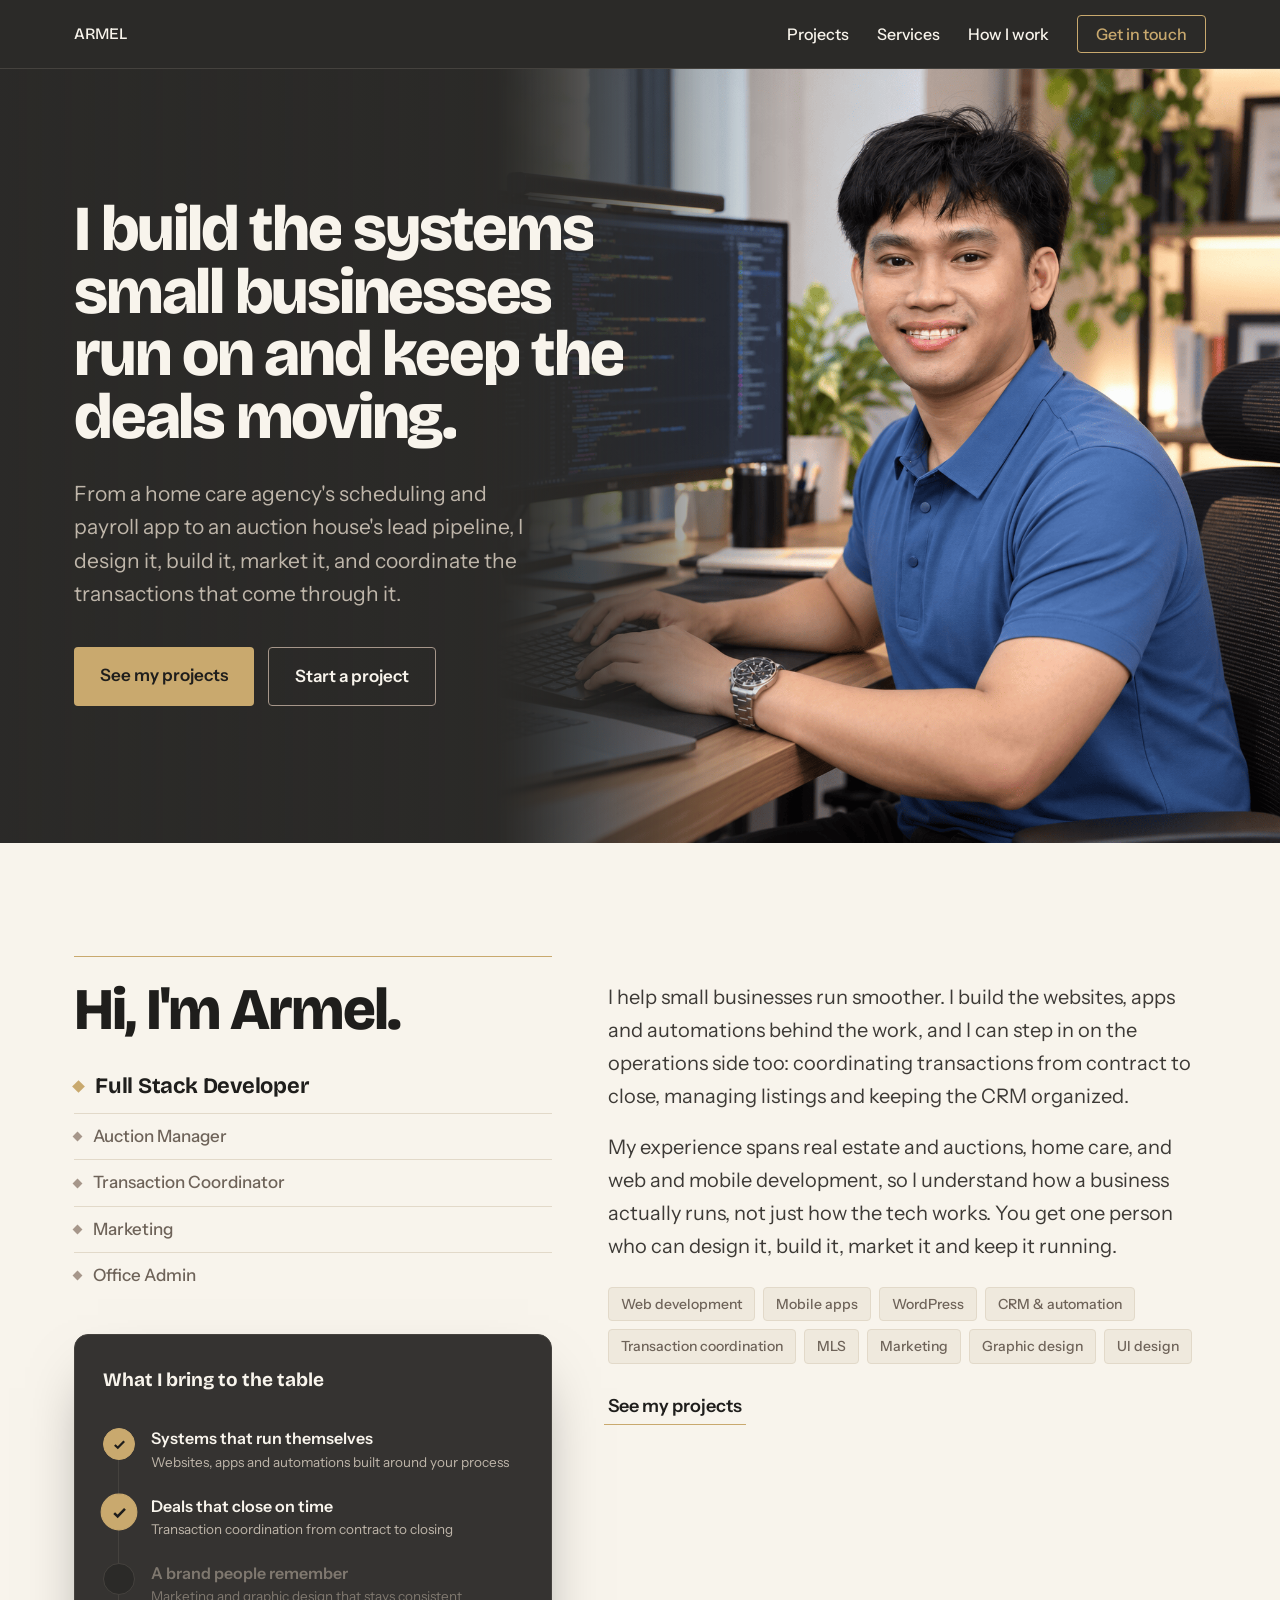
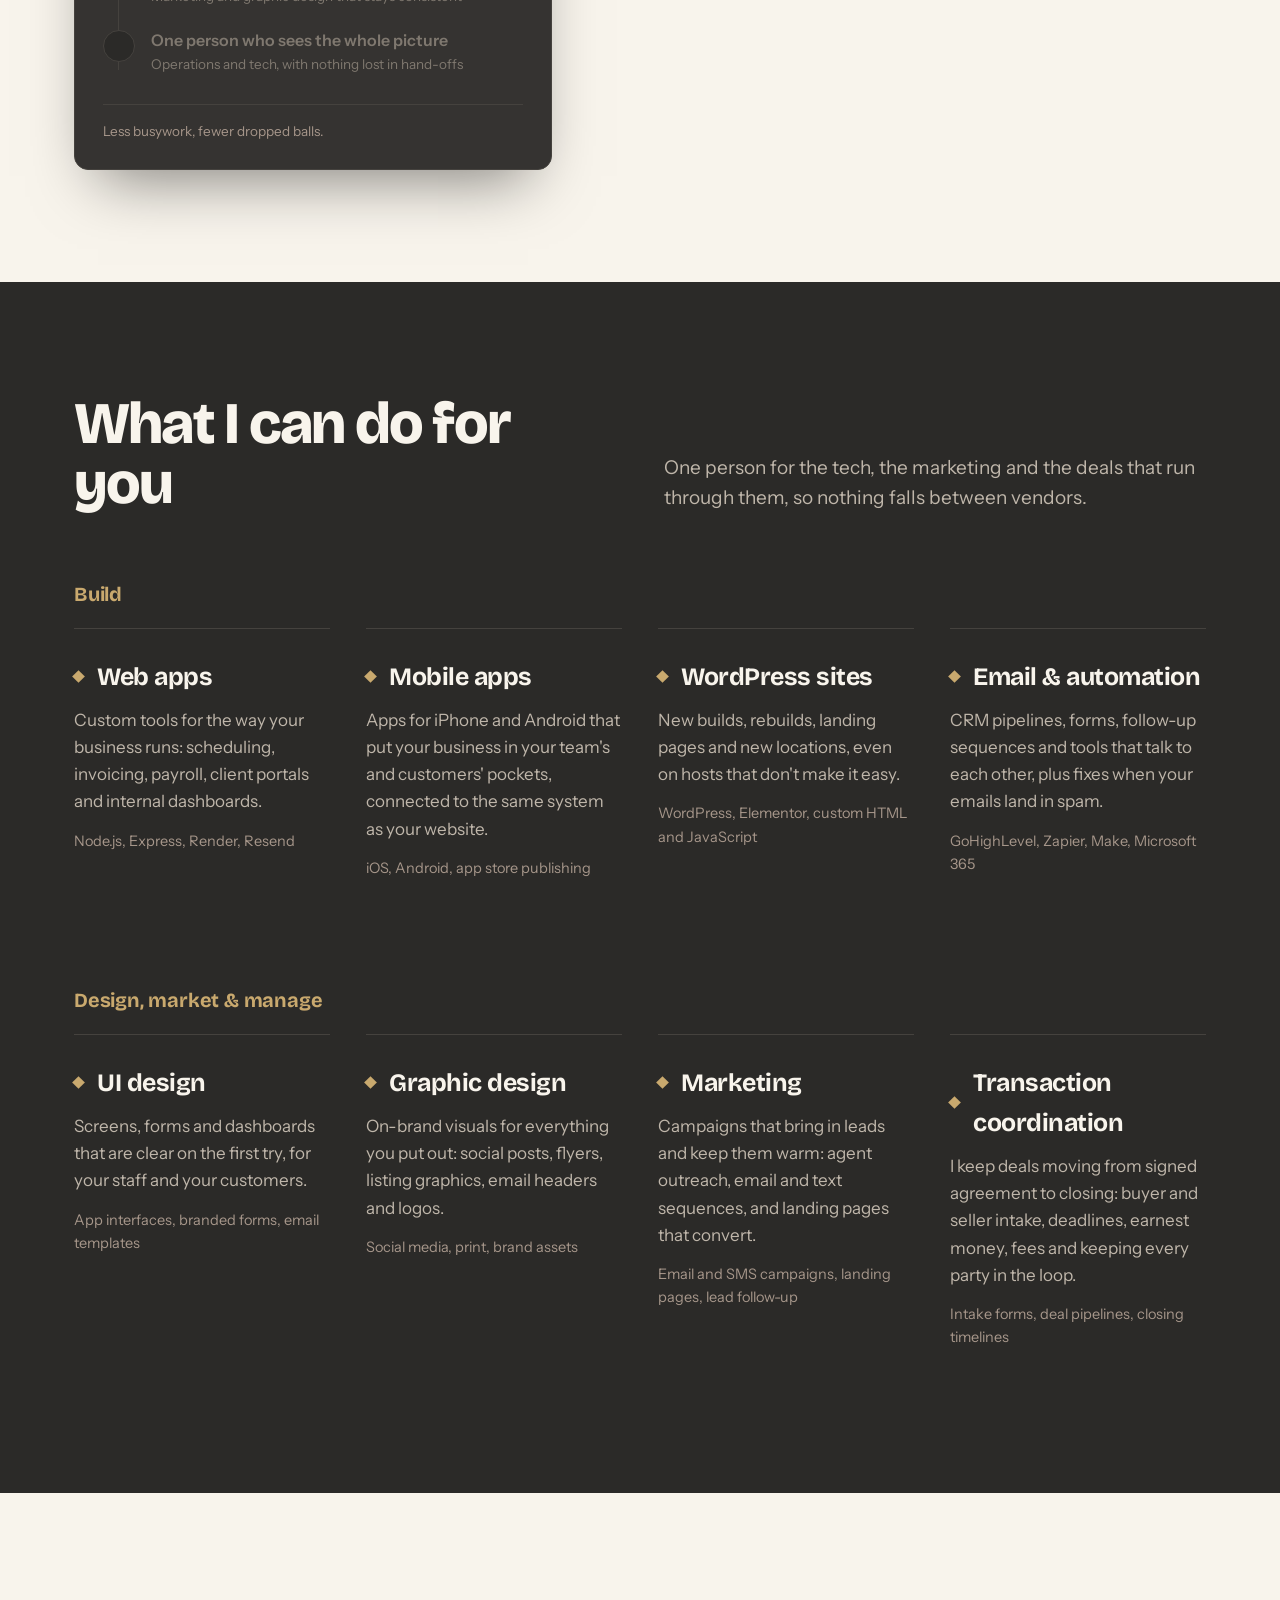
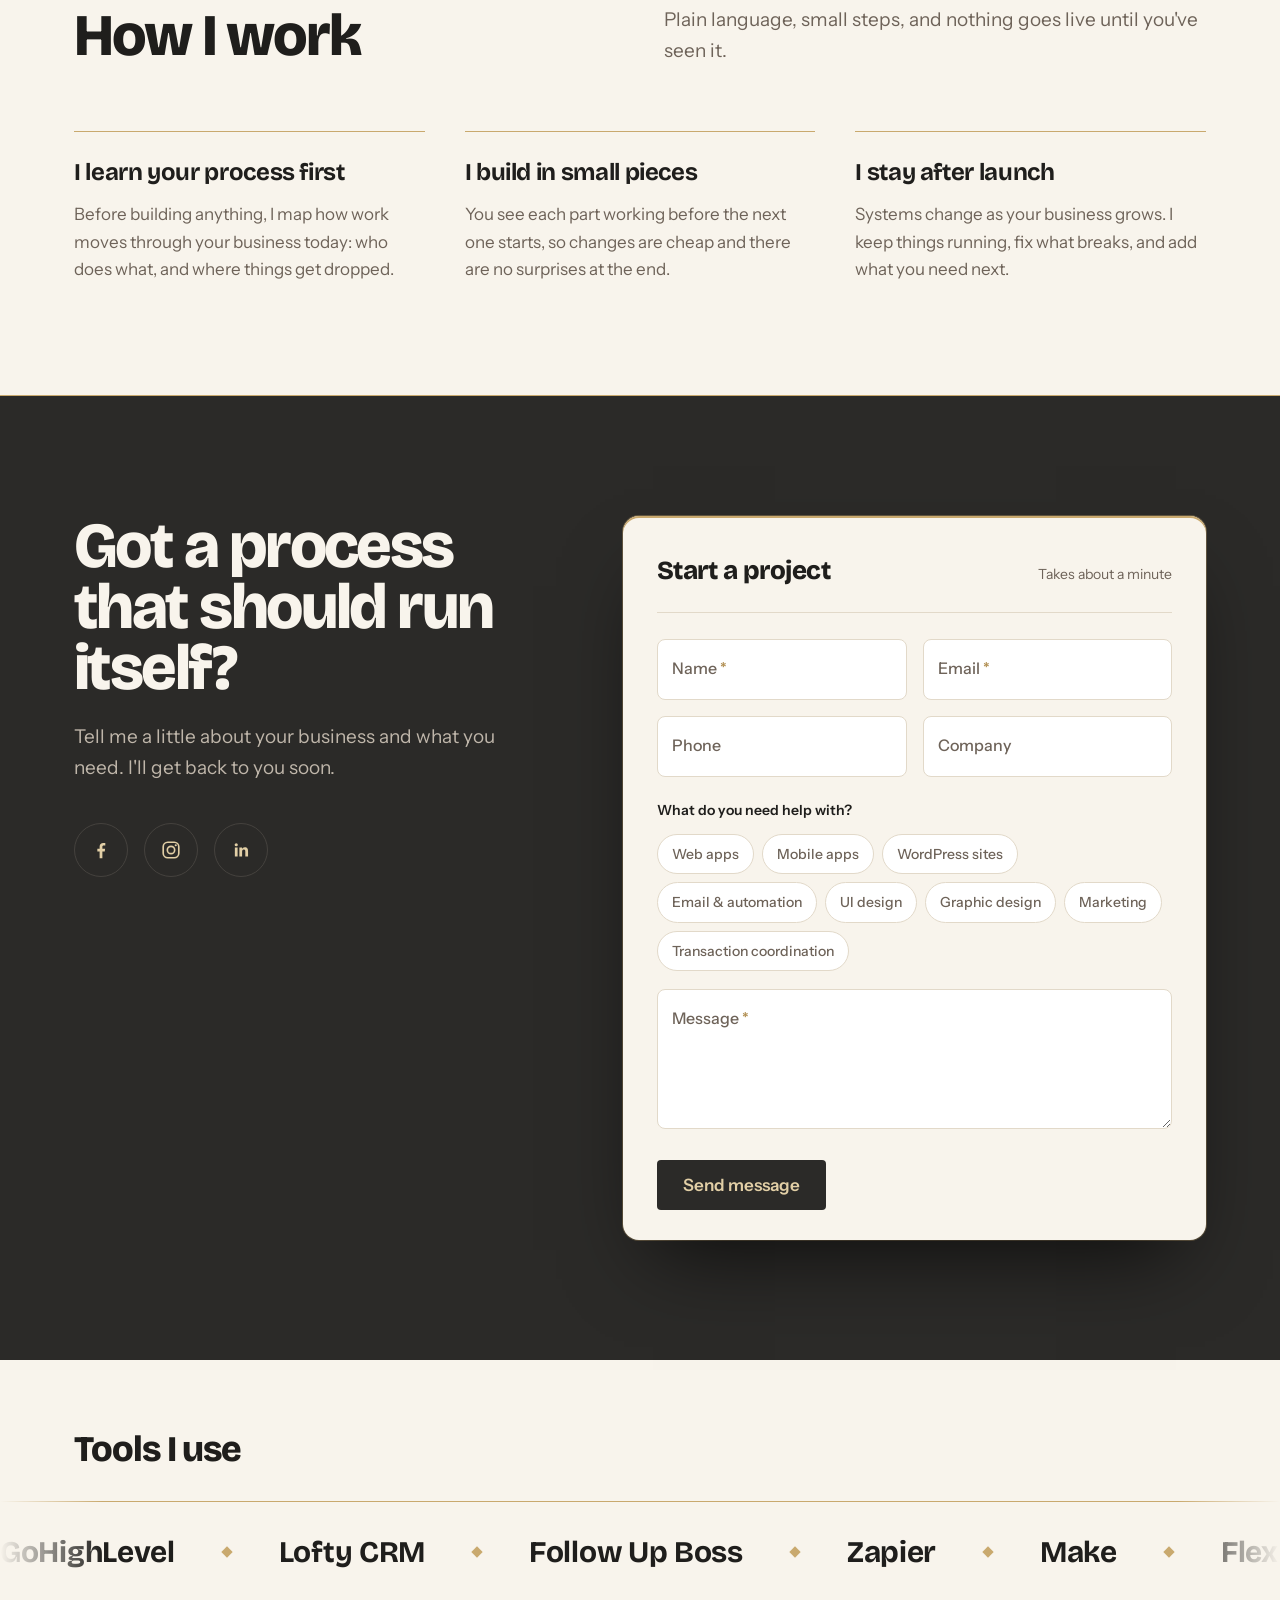
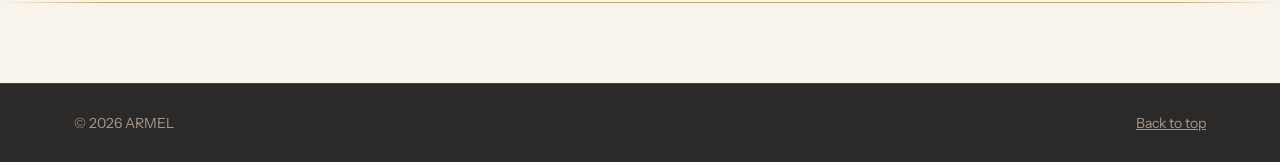
==== index.html @ 3291731b "First version of portfolio" ====
<!doctype html>
<html lang="en">
<head>
<meta charset="utf-8">
<meta name="viewport" content="width=device-width, initial-scale=1">
<!--
  EDIT ME: replace the email address and the links in the
  Contact section. Search this file for "EDIT" to find every spot.
-->
<title>ARMEL | Web, Marketing &amp; Transaction Coordination</title>
<meta name="description" content="Websites, web apps, automation, marketing, graphic design and transaction coordination for small businesses.">
<link rel="preconnect" href="https://fonts.googleapis.com">
<link rel="preconnect" href="https://fonts.gstatic.com" crossorigin>
<link href="https://fonts.googleapis.com/css2?family=Bricolage+Grotesque:opsz,wght@12..96,500;12..96,700;12..96,800&family=Instrument+Sans:wght@400;500;600&display=swap" rel="stylesheet">
<link rel="stylesheet" href="styles.css">
<script>
  // Scroll reveal: hide elements only when JavaScript runs and motion is allowed
  if (!window.matchMedia('(prefers-reduced-motion: reduce)').matches) document.documentElement.classList.add('js-reveal');
</script>
</head>
<body>

<nav class="nav" aria-label="Main">
  <div class="wrap">
    <a class="brand" href="#top">ARMEL</a>
    <ul>
      <li class="keep-mobile"><a href="projects.html">Projects</a></li>
      <li><a href="#services">Services</a></li>
      <li><a href="#process">How I work</a></li>
      <li><a class="cta-sm" href="#contact">Get in touch</a></li>
    </ul>
  </div>
</nav>

<header class="hero" id="top">
  <img class="hero-bg" src="images/headshot.png" alt="" width="1262" height="1246">
  <div class="wrap">
    <div>
      <h1 class="lux-title">I build the systems small businesses run on and keep the deals moving.</h1>
      <p class="lede">From a home care agency's scheduling and payroll app to an auction house's lead pipeline, I design it, build it, market it, and coordinate the transactions that come through it.</p>
      <div class="actions">
        <a class="btn btn-signal" href="projects.html">See my projects</a>
        <a class="btn btn-ghost" href="#contact">Start a project</a>
      </div>
    </div>

  </div>
</header>

<main>
  <section class="intro" id="about">
    <div class="wrap">
      <div class="intro-side">
        <h2>Hi, I'm Armel.</h2>
        <ul class="roles" aria-label="Positions">
          <li>Full Stack Developer</li>
          <li>Auction Manager</li>
          <li>Transaction Coordinator</li>
          <li>Marketing</li>
          <li>Office Admin</li>
        </ul>
        <div class="flow" aria-label="What I bring to the table">
          <div class="flow-head">
            <strong>What I bring to the table</strong>
          </div>
          <ol class="steps" id="steps">
            <li class="step"><span class="dot"><svg viewBox="0 0 16 16" fill="none" stroke="#1F1E1C" stroke-width="2.4"><path d="M3 8.5l3.2 3L13 4.5"/></svg></span><div><b>Systems that run themselves</b><small>Websites, apps and automations built around your process</small></div></li>
            <li class="step"><span class="dot"><svg viewBox="0 0 16 16" fill="none" stroke="#1F1E1C" stroke-width="2.4"><path d="M3 8.5l3.2 3L13 4.5"/></svg></span><div><b>Deals that close on time</b><small>Transaction coordination from contract to closing</small></div></li>
            <li class="step"><span class="dot"><svg viewBox="0 0 16 16" fill="none" stroke="#1F1E1C" stroke-width="2.4"><path d="M3 8.5l3.2 3L13 4.5"/></svg></span><div><b>A brand people remember</b><small>Marketing and graphic design that stays consistent</small></div></li>
            <li class="step"><span class="dot"><svg viewBox="0 0 16 16" fill="none" stroke="#1F1E1C" stroke-width="2.4"><path d="M3 8.5l3.2 3L13 4.5"/></svg></span><div><b>One person who sees the whole picture</b><small>Operations and tech, with nothing lost in hand-offs</small></div></li>
          </ol>
          <div class="flow-foot">Less busywork, fewer dropped balls.</div>
        </div>
      </div>
      <div class="intro-body">
        <p>I help small businesses run smoother. I build the websites, apps and automations behind the work, and I can step in on the operations side too: coordinating transactions from contract to close, managing listings and keeping the CRM organized.</p>
        <p>My experience spans real estate and auctions, home care, and web and mobile development, so I understand how a business actually runs, not just how the tech works. You get one person who can design it, build it, market it and keep it running.</p>
        <div class="tags"><span>Web development</span><span>Mobile apps</span><span>WordPress</span><span>CRM &amp; automation</span><span>Transaction coordination</span><span>MLS</span><span>Marketing</span><span>Graphic design</span><span>UI design</span></div>
        <a class="text-link" href="projects.html">See my projects</a>
      </div>
    </div>
  </section>

  <section class="services" id="services">
    <div class="wrap">
      <div class="sec-head">
        <h2>What I can do for you</h2>
        <p>One person for the tech, the marketing and the deals that run through them, so nothing falls between vendors.</p>
      </div>
      <div class="svc-group">
        <h3>Build</h3>
        <div class="svc-grid">
          <div class="svc">
            <h4>Web apps</h4>
            <p>Custom tools for the way your business runs: scheduling, invoicing, payroll, client portals and internal dashboards.</p>
            <div class="tools">Node.js, Express, Render, Resend</div>
          </div>
          <div class="svc">
            <h4>Mobile apps</h4>
            <p>Apps for iPhone and Android that put your business in your team's and customers' pockets, connected to the same system as your website.</p>
            <div class="tools">iOS, Android, app store publishing</div>
          </div>
          <div class="svc">
            <h4>WordPress sites</h4>
            <p>New builds, rebuilds, landing pages and new locations, even on hosts that don't make it easy.</p>
            <div class="tools">WordPress, Elementor, custom HTML and JavaScript</div>
          </div>
          <div class="svc">
            <h4>Email &amp; automation</h4>
            <p>CRM pipelines, forms, follow-up sequences and tools that talk to each other, plus fixes when your emails land in spam.</p>
            <div class="tools">GoHighLevel, Zapier, Make, Microsoft 365</div>
          </div>
        </div>
      </div>

      <div class="svc-group">
        <h3>Design, market &amp; manage</h3>
        <div class="svc-grid">
          <div class="svc">
            <h4>UI design</h4>
            <p>Screens, forms and dashboards that are clear on the first try, for your staff and your customers.</p>
            <div class="tools">App interfaces, branded forms, email templates</div>
          </div>
          <div class="svc">
            <h4>Graphic design</h4>
            <p>On-brand visuals for everything you put out: social posts, flyers, listing graphics, email headers and logos.</p>
            <div class="tools">Social media, print, brand assets</div>
          </div>
          <div class="svc">
            <h4>Marketing</h4>
            <p>Campaigns that bring in leads and keep them warm: agent outreach, email and text sequences, and landing pages that convert.</p>
            <div class="tools">Email and SMS campaigns, landing pages, lead follow-up</div>
          </div>
          <div class="svc">
            <h4>Transaction coordination</h4>
            <p>I keep deals moving from signed agreement to closing: buyer and seller intake, deadlines, earnest money, fees and keeping every party in the loop.</p>
            <div class="tools">Intake forms, deal pipelines, closing timelines</div>
          </div>
        </div>
      </div>
    </div>
  </section>

  <section id="process">
    <div class="wrap">
      <div class="sec-head">
        <h2>How I work</h2>
        <p>Plain language, small steps, and nothing goes live until you've seen it.</p>
      </div>
      <div class="work-grid">
        <div>
          <h3>I learn your process first</h3>
          <p>Before building anything, I map how work moves through your business today: who does what, and where things get dropped.</p>
        </div>
        <div>
          <h3>I build in small pieces</h3>
          <p>You see each part working before the next one starts, so changes are cheap and there are no surprises at the end.</p>
        </div>
        <div>
          <h3>I stay after launch</h3>
          <p>Systems change as your business grows. I keep things running, fix what breaks, and add what you need next.</p>
        </div>
      </div>
    </div>
  </section>

  <section class="contact" id="contact">
    <div class="wrap contact-grid">
      <div class="contact-side">
        <h2>Got a process that should run itself?</h2>
        <p class="contact-note">Tell me a little about your business and what you need. I'll get back to you soon.</p>
        <div class="social">
          <a href="https://www.facebook.com/armel.tingson24" target="_blank" rel="noopener" aria-label="Facebook (opens in a new tab)" data-label="Facebook"><span class="pour" aria-hidden="true"></span><svg viewBox="0 0 24 24" aria-hidden="true"><path fill="currentColor" d="M13.5 21v-7.5h2.6l.4-3h-3V8.6c0-.9.3-1.5 1.6-1.5h1.6V4.4c-.3 0-1.2-.1-2.3-.1-2.3 0-3.9 1.4-3.9 4v2.2H8v3h2.5V21h3z"/></svg></a>
          <a href="https://www.instagram.com/armel.tingson/" target="_blank" rel="noopener" aria-label="Instagram (opens in a new tab)" data-label="Instagram"><span class="pour" aria-hidden="true"></span><svg viewBox="0 0 24 24" aria-hidden="true"><rect x="3.5" y="3.5" width="17" height="17" rx="5" fill="none" stroke="currentColor" stroke-width="1.8"/><circle cx="12" cy="12" r="4" fill="none" stroke="currentColor" stroke-width="1.8"/><circle cx="17.2" cy="6.8" r="1.2" fill="currentColor"/></svg></a>
          <a href="https://www.linkedin.com/in/armel-tingson-234645240/" target="_blank" rel="noopener" aria-label="LinkedIn (opens in a new tab)" data-label="LinkedIn"><span class="pour" aria-hidden="true"></span><svg viewBox="0 0 24 24" aria-hidden="true"><path fill="currentColor" d="M5.3 9.2h3v10h-3zM6.8 4.5a1.75 1.75 0 1 1 0 3.5 1.75 1.75 0 0 1 0-3.5zM10.2 9.2h2.9v1.4h.1c.4-.8 1.4-1.6 2.9-1.6 3.1 0 3.6 2 3.6 4.6v5.6h-3v-5c0-1.2 0-2.7-1.6-2.7s-1.9 1.3-1.9 2.6v5.1h-3z"/></svg></a>
        </div>
      </div>

      <!-- Messages are emailed to armeltingson24@gmail.com through FormSubmit (formsubmit.co).
           After activating, you can swap the email in the form address for the private code FormSubmit sends you. -->
      <div class="form-card">
        <div class="form-head"><b>Start a project</b><span>Takes about a minute</span></div>
      <form class="contact-form" action="https://formsubmit.co/ajax/armeltingson24@gmail.com" method="POST" novalidate>
        <input type="hidden" name="_subject" value="New message from your portfolio website">
        <input type="hidden" name="_template" value="table">
        <div class="field-row">
          <label class="field float"><input type="text" name="name" autocomplete="name" required placeholder=" "><span>Name <i>*</i></span></label>
          <label class="field float"><input type="email" name="email" autocomplete="email" required placeholder=" "><span>Email <i>*</i></span></label>
        </div>
        <div class="field-row">
          <label class="field float"><input type="tel" name="phone" autocomplete="tel" placeholder=" "><span>Phone</span></label>
          <label class="field float"><input type="text" name="company" autocomplete="organization" placeholder=" "><span>Company</span></label>
        </div>
        <fieldset class="field services-pick">
          <legend>What do you need help with?</legend>
          <div class="chips">
              <label class="chip"><input type="checkbox" name="services" value="Web apps"><span>Web apps</span></label>
              <label class="chip"><input type="checkbox" name="services" value="Mobile apps"><span>Mobile apps</span></label>
              <label class="chip"><input type="checkbox" name="services" value="WordPress sites"><span>WordPress sites</span></label>
              <label class="chip"><input type="checkbox" name="services" value="Email &amp; automation"><span>Email &amp; automation</span></label>
              <label class="chip"><input type="checkbox" name="services" value="UI design"><span>UI design</span></label>
              <label class="chip"><input type="checkbox" name="services" value="Graphic design"><span>Graphic design</span></label>
              <label class="chip"><input type="checkbox" name="services" value="Marketing"><span>Marketing</span></label>
              <label class="chip"><input type="checkbox" name="services" value="Transaction coordination"><span>Transaction coordination</span></label>
          </div>
        </fieldset>
        <label class="field float"><textarea name="message" rows="4" required placeholder=" "></textarea><span>Message <i>*</i></span></label>
        <input type="text" name="_honey" class="hp" tabindex="-1" autocomplete="off" aria-hidden="true">
        <div class="form-foot">
          <button class="btn btn-signal" type="submit">Send message</button>
          <p class="form-status" role="status" aria-live="polite"></p>
        </div>
      </form>
      </div>
    </div>
  </section>
</main>

<section class="toolbelt" aria-labelledby="tools-title">
  <div class="wrap">
    <h2 id="tools-title">Tools I use</h2>
  </div>
  <div class="marquee">
    <ul class="track">
      <li>GoHighLevel</li><li>Lofty CRM</li><li>Follow Up Boss</li><li>Zapier</li><li>Make</li><li>Flex MLS</li><li>NABOR MLS</li><li>Stellar MLS</li><li>BrokerBay</li><li>Brand Central</li><li>HiBid</li><li>Auction Flex 360</li><li>Canva</li><li>Adobe Photoshop</li><li>CapCut</li><li>WordPress</li><li>Elementor</li><li>Node.js</li><li>Express</li><li>Render</li><li>Resend</li><li>GitHub</li><li>Microsoft 365</li><li>GoDaddy</li>
      <!-- copy for the seamless loop -->
      <li aria-hidden="true">GoHighLevel</li><li aria-hidden="true">Lofty CRM</li><li aria-hidden="true">Follow Up Boss</li><li aria-hidden="true">Zapier</li><li aria-hidden="true">Make</li><li aria-hidden="true">Flex MLS</li><li aria-hidden="true">NABOR MLS</li><li aria-hidden="true">Stellar MLS</li><li aria-hidden="true">BrokerBay</li><li aria-hidden="true">Brand Central</li><li aria-hidden="true">HiBid</li><li aria-hidden="true">Auction Flex 360</li><li aria-hidden="true">Canva</li><li aria-hidden="true">Adobe Photoshop</li><li aria-hidden="true">CapCut</li><li aria-hidden="true">WordPress</li><li aria-hidden="true">Elementor</li><li aria-hidden="true">Node.js</li><li aria-hidden="true">Express</li><li aria-hidden="true">Render</li><li aria-hidden="true">Resend</li><li aria-hidden="true">GitHub</li><li aria-hidden="true">Microsoft 365</li><li aria-hidden="true">GoDaddy</li>
    </ul>
  </div>
</section>

<footer>
  <div class="wrap">
    <span>© <span id="yr">2026</span> ARMEL</span>
    <a href="#top">Back to top</a>
  </div>
</footer>

<script>
  document.getElementById('yr').textContent = new Date().getFullYear();
  (function(){
    var steps = Array.prototype.slice.call(document.querySelectorAll('#steps .step'));
    var reduce = window.matchMedia && window.matchMedia('(prefers-reduced-motion: reduce)').matches;
    if (reduce) { steps.forEach(function(s){ s.classList.add('on'); }); return; }
    var i = 0;
    function tick(){
      if (i === steps.length) {
        steps.forEach(function(s){ s.classList.remove('on','now'); });
        i = 0; setTimeout(tick, 700); return;
      }
      steps.forEach(function(s){ s.classList.remove('now'); });
      steps[i].classList.add('on','now');
      i++;
      setTimeout(tick, i === steps.length ? 2600 : 1100);
    }
    setTimeout(tick, 600);
  })();
</script>
<script>
  // Scroll reveal: elements settle into place as they scroll into view
  (function(){
    var root = document.documentElement;
    if (!root.classList.contains('js-reveal')) return;
    var groups = [
      ['.page-head h1, .sec-head h2, .intro h2, .contact h2, .toolbelt h2', 'rv-head'],
      ['.sec-head p, .intro-body > *, .roles li, .flow, .contact-note, .contact .social, .contact-form, .marquee, .page-head .lede', 'rv-fade'],
      ['.case > .visual, .case > div:last-child', 'rv-fade'],
      ['.svc-group > h3, .svc, .work-grid > div', 'rv-fade'],
      ['.case, .intro h2, .work-grid > div', 'rv-line']
    ];
    var targets = [];
    groups.forEach(function(g){
      document.querySelectorAll(g[0]).forEach(function(el){
        el.classList.add(g[1]);
        // stagger siblings of the same kind
        var sibs = Array.prototype.filter.call(el.parentNode.children, function(c){ return c.matches(g[0]); });
        var i = sibs.indexOf(el);
        if (i > 0) el.style.setProperty('--d', Math.min(i * 0.12, 0.48) + 's');
        if (targets.indexOf(el) < 0) targets.push(el);
      });
    });
    // Hidden headlines can't be seen by the observer, so each one watches its container instead
    var watch = new Map();
    targets.forEach(function(el){
      var spot = el.classList.contains('rv-head') ? el.parentNode : el;
      if (!watch.has(spot)) watch.set(spot, []);
      watch.get(spot).push(el);
    });
    var io = new IntersectionObserver(function(entries){
      entries.forEach(function(e){
        if (!e.isIntersecting) return;
        (watch.get(e.target) || []).forEach(function(el){ el.classList.add('in'); });
        io.unobserve(e.target);
      });
    }, { rootMargin: '0px 0px -8% 0px', threshold: 0 });
    watch.forEach(function(_, spot){ io.observe(spot); });
  })();
</script>
<script>
  // Hero headline: words rise one by one, then a slow champagne light glides across them
  (function(){
    var h = document.querySelector('.lux-title');
    if (!h || !document.documentElement.classList.contains('js-reveal')) return;
    var text = h.textContent.trim();
    h.setAttribute('aria-label', text);
    h.textContent = '';
    text.split(' ').forEach(function(word, i){
      var w = document.createElement('span'); w.className = 'lw'; w.setAttribute('aria-hidden', 'true');
      var inner = document.createElement('span'); inner.className = 'lwi'; inner.textContent = word;
      inner.style.setProperty('--i', i);
      w.appendChild(inner); h.appendChild(w); h.appendChild(document.createTextNode(' '));
    });
    // every word shares one band of light, so it glides across the whole headline as a single sweep
    function place(){
      var box = h.getBoundingClientRect(), W = box.width, H = box.height, C = W * 3;
      h.querySelectorAll('.lwi').forEach(function(el){
        var r = el.getBoundingClientRect();
        var left = r.left - box.left, top = el.parentNode.getBoundingClientRect().top - box.top;
        el.style.setProperty('--bw', C + 'px');
        el.style.setProperty('--bh', H + 'px');
        el.style.setProperty('--by', (-top) + 'px');
        el.style.setProperty('--bx0', (-0.35 * W - left - C / 2) + 'px');
        el.style.setProperty('--bx1', (1.35 * W - left - C / 2) + 'px');
      });
    }
    place();
    requestAnimationFrame(function(){ h.classList.add('go'); });
    window.addEventListener('resize', place);
  })();
</script>
<script>
  // Contact form: send without leaving the page, and show a clear result
  (function(){
    var form = document.querySelector('.contact-form');
    if (!form) return;
    var status = form.querySelector('.form-status');
    var btn = form.querySelector('button[type="submit"]');
    function say(text, kind){ status.textContent = text; status.className = 'form-status' + (kind ? ' is-' + kind : ''); }
    form.addEventListener('submit', function(e){
      e.preventDefault();
      var missing = form.querySelector('[required]:invalid');
      if (missing) {
        var label = missing.closest('.field').querySelector('span').firstChild.textContent.trim();
        say(missing.type === 'email' && missing.value ? 'Enter a valid email address.' : 'Add your ' + label.toLowerCase() + ' to send the message.', 'error');
        missing.focus(); return;
      }
      var data = new FormData(form);
      var picked = data.getAll('services'); data.delete('services');
      data.append('services', picked.length ? picked.join(', ') : 'Not specified');
      btn.disabled = true; btn.textContent = 'Sending...'; say('');
      fetch(form.action, { method: 'POST', body: data, headers: { Accept: 'application/json' } })
        .then(function(r){ return r.json().catch(function(){ return {}; }).then(function(j){
          if (!r.ok || String(j.success) === 'false') throw new Error();
          form.reset(); say('Thanks! Your message was sent. I\'ll get back to you soon.', 'ok');
        }); })
        .catch(function(){ say('Your message didn\'t send. Check your connection and try again.', 'error'); })
        .then(function(){ btn.disabled = false; btn.textContent = 'Send message'; });
    });
  })();
</script>
</body>
</html>
---- styles.css ----
/* Portfolio styles — linked from index.html */

/* ---------- Brand palette: change colors here ---------- */
:root{
  --charcoal:#2B2A28;      /* Rich charcoal: hero, nav, footer, premium sections */
  --charcoal-2:#353331;    /* Slightly lighter charcoal for cards on charcoal */
  --charcoal-line:#45423E; /* Dividers on charcoal */
  --ivory:#F8F4EC;         /* Warm ivory: main background */
  --ivory-2:#EFE9DD;       /* Deeper ivory for tags and panels */
  --gold:#C9A96E;          /* Champagne gold: CTAs, fine borders, icons, highlights */
  --gold-soft:#E2CFA6;     /* Light gold for text on charcoal */
  --black:#1F1E1C;         /* Soft black: body text and headings on light backgrounds */
  --taupe:#A6968A;         /* Warm taupe: secondary accent */
  --taupe-text:#6E6359;    /* Darker taupe for readable supporting text on ivory */
  --on-dark:#F8F4EC;       /* Main text on charcoal */
  --on-dark-muted:#BFB6AA; /* Supporting text on charcoal */
  --line:#E2D9C9;          /* Dividers on ivory */

  --display:"Bricolage Grotesque",system-ui,sans-serif;
  --body:"Instrument Sans",system-ui,sans-serif;
  --wrap:1180px;
}

*{box-sizing:border-box;margin:0;padding:0}
html{scroll-behavior:smooth}
body{font-family:var(--body);color:var(--black);background:var(--ivory);font-size:18px;line-height:1.6;-webkit-font-smoothing:antialiased}
img{max-width:100%;display:block}
a{color:inherit}
:focus-visible{outline:2px solid var(--gold);outline-offset:3px;border-radius:4px}
.wrap{max-width:var(--wrap);margin:0 auto;padding:0 24px}

/* ---------- Nav ---------- */
.nav{position:sticky;top:0;z-index:10;background:var(--charcoal);color:var(--on-dark);border-bottom:1px solid var(--charcoal-line)}
.nav .wrap{display:flex;align-items:center;justify-content:space-between;height:68px}
.brand{font-family:var(--display);font-weight:800;font-size:22px;text-decoration:none;letter-spacing:-.02em}
.nav ul{display:flex;gap:28px;list-style:none;align-items:center}
.nav a{text-decoration:none;font-weight:500;font-size:16px}
.nav a:hover{color:var(--gold)}
.nav .cta-sm{border:1px solid var(--gold);color:var(--gold);padding:8px 18px;border-radius:4px}
.nav .cta-sm:hover{background:var(--gold);color:var(--black)}
.nav a[aria-current="page"]{color:var(--gold)}

/* Page header (projects page) */
.page-head{background:var(--charcoal);color:var(--on-dark)}
.page-head .wrap{padding-top:88px;padding-bottom:88px}
.page-head h1{font-family:var(--display);font-weight:800;font-size:clamp(48px,7vw,96px);line-height:.98;letter-spacing:-.035em}
.page-head .lede{margin-top:22px;font-size:21px;max-width:40ch;color:var(--on-dark-muted)}
.projects{padding-top:24px}
.projects .case:first-child{border-top:none}

/* ---------- Hero ---------- */
.hero{background:var(--charcoal);color:var(--on-dark);overflow:hidden}
.hero .wrap{display:grid;grid-template-columns:1.15fr .85fr;gap:56px;align-items:center;padding-top:96px;padding-bottom:104px}
.hero h1{font-family:var(--display);font-weight:800;font-size:clamp(44px,6.4vw,88px);line-height:.98;letter-spacing:-.035em}
.hero p.lede{margin-top:28px;font-size:21px;max-width:34ch;color:var(--on-dark-muted)}
.hero .actions{margin-top:36px;display:flex;gap:14px;flex-wrap:wrap}

.btn{display:inline-block;font-weight:600;text-decoration:none;padding:15px 26px;border-radius:4px;font-size:17px;transition:transform .15s ease,background .15s ease}
.btn:hover{transform:translateY(-2px)}
.btn-signal{background:var(--gold);color:var(--black)}
.btn-signal:hover{background:var(--gold-soft)}
.btn-ghost{border:1px solid var(--taupe);color:var(--on-dark)}
.btn-ghost:hover{border-color:var(--gold);color:var(--gold)}

/* Flow card — the one moving thing on the page */
.flow{color:var(--on-dark);background:var(--charcoal-2);border:1px solid var(--charcoal-line);border-radius:14px;padding:30px 28px 26px;box-shadow:0 30px 60px -24px rgba(0,0,0,.5)}
.flow-head{display:flex;justify-content:space-between;align-items:baseline;margin-bottom:22px;gap:12px}
.flow-head strong{font-family:var(--display);font-size:19px;font-weight:700}
.flow-head span{font-size:13px;color:var(--taupe)}
.steps{list-style:none;position:relative}
.steps::before{content:"";position:absolute;left:15px;top:16px;bottom:16px;width:1px;background:var(--charcoal-line)}
.step{position:relative;display:flex;gap:16px;align-items:flex-start;padding:11px 0;color:#7F786F;transition:color .35s ease}
.dot{flex:none;width:32px;height:32px;border-radius:50%;background:var(--charcoal);border:1px solid var(--charcoal-line);display:grid;place-items:center;transition:background .35s ease,border-color .35s ease,transform .35s ease;position:relative;z-index:1}
.dot svg{width:15px;height:15px;opacity:0;transition:opacity .3s ease}
.step b{display:block;font-weight:600;font-size:16px;line-height:1.35}
.step small{display:block;font-size:13.5px;margin-top:2px}
.step.on{color:var(--on-dark)}
.step.on small{color:var(--on-dark-muted)}
.step.on .dot{background:var(--gold);border-color:var(--gold)}
.step.on .dot svg{opacity:1}
.step.now .dot{transform:scale(1.15)}
.flow-foot{margin-top:18px;padding-top:16px;border-top:1px solid var(--charcoal-line);font-size:13.5px;color:var(--taupe)}

/* Full-bleed hero photo */
.hero{position:relative;isolation:isolate}
.hero-bg{position:absolute;top:0;right:0;height:100%;width:auto;max-width:none;z-index:-2;
  -webkit-mask-image:linear-gradient(90deg,transparent 0%,#000 38%);mask-image:linear-gradient(90deg,transparent 0%,#000 38%)}
.hero::after{content:"";position:absolute;inset:0;z-index:-1;
  background:linear-gradient(90deg,rgba(43,42,40,.85) 0%,rgba(43,42,40,.6) 38%,rgba(43,42,40,0) 55%)}
.hero .wrap{grid-template-columns:1fr;min-height:min(86vh,780px);align-content:center}
.hero .wrap > div{max-width:560px}
.hero h1{font-size:clamp(40px,5vw,70px)}

/* ---------- Section basics ---------- */
section{padding:112px 0}
.sec-head{display:grid;grid-template-columns:1fr 1fr;gap:48px;align-items:end;margin-bottom:64px}
h2{font-family:var(--display);font-weight:800;font-size:clamp(36px,4.6vw,60px);line-height:1.02;letter-spacing:-.03em}
.sec-head p{color:var(--taupe-text);font-size:19px;max-width:46ch}

/* ---------- Case studies ---------- */
.case{display:grid;grid-template-columns:1fr 1fr;gap:56px;align-items:center;padding:56px 0;border-top:1px solid var(--gold)}
.case:last-child{padding-bottom:0}
.case.flip .visual{order:2}
.client{font-weight:600;color:var(--taupe-text);font-size:16px}
.case h3{font-family:var(--display);font-weight:700;font-size:clamp(28px,3vw,38px);line-height:1.08;letter-spacing:-.02em;margin:8px 0 18px}
.case p{color:#3D3A36;max-width:52ch}
.built{margin-top:20px;list-style:none;display:grid;gap:9px}
.built li{padding-left:26px;position:relative;font-size:16.5px;line-height:1.5}
.built li::before{content:"";position:absolute;left:2px;top:10px;width:10px;height:10px;transform:rotate(45deg);background:var(--gold)}
.tags{margin-top:24px;display:flex;flex-wrap:wrap;gap:8px}
.tags span{font-size:14px;font-weight:500;padding:5px 12px;border-radius:4px;background:var(--ivory-2);color:var(--taupe-text);border:1px solid var(--line)}

/* Project links */
a.visual{text-decoration:none;cursor:pointer}
.visit{display:inline-block;margin-top:26px;font-weight:600;font-size:16.5px;color:var(--black);text-decoration:none;border-bottom:1px solid var(--gold);padding:2px 4px 3px;margin-left:-4px;
  background:linear-gradient(var(--gold),var(--gold)) left bottom/100% 0 no-repeat;transition:background-size .55s var(--ease-lux),color .3s ease}
.visit:hover{background-size:100% 100%}
.visit-soon{color:var(--taupe-text);border-bottom-style:dashed;border-bottom-color:var(--taupe);cursor:default}
.visit-soon:hover{background-size:100% 0}
.sr{position:absolute;width:1px;height:1px;overflow:hidden;clip:rect(0 0 0 0);white-space:nowrap}

/* Client-branded visuals (these keep each client's own colors) */
.visual{border-radius:14px;padding:32px;min-height:400px;display:flex;flex-direction:column;justify-content:space-between;position:relative;overflow:hidden}
.visual .vname{font-family:var(--display);font-weight:800;font-size:clamp(34px,4vw,52px);letter-spacing:-.03em;line-height:1}
.visual .vsub{font-size:14px;opacity:.85;margin-top:6px}
.visual .vlogo{display:block;width:100%;max-width:340px;height:auto}
.visual .vlogo-lom{max-width:200px}
.visual .vlogo-careflow{max-width:230px}

/* Engel & Völkers — black, white, red */
.v-ev{background:#fff;color:#111;border:1px solid var(--line)}
.visual .vlogo-ev{max-width:320px}
.closing{list-style:none;display:grid;gap:10px;margin-top:28px}
.closing li{display:flex;align-items:center;gap:12px;font-size:14.5px;font-weight:600;color:#9A9A9A}
.closing li span{width:14px;height:14px;border-radius:50%;border:1.5px solid #C9C9C9;flex:none}
.closing li.done{color:#111}
.closing li.done span{background:#111;border-color:#111}
.closing li.now{color:#111}
.closing li.now span{border-color:#E3001B;background:#E3001B;box-shadow:0 0 0 4px rgba(227,0,27,.15)}

/* Careflow — brand purple + green */
.v-careflow{background:#FBF4FA;color:#2A1430;border:1px solid #EFDDEC}
.sched{background:#fff;color:#2A1430;border:1px solid #EFDDEC;border-radius:10px;padding:16px;display:grid;gap:8px;font-size:14px;margin-top:28px}
.sched .row{display:grid;grid-template-columns:96px 1fr;gap:10px;align-items:center}
.sched .who{font-weight:600}
.sched .bar{height:30px;border-radius:6px;background:#F3E3F2;position:relative}
.sched .bar i{position:absolute;top:0;bottom:0;border-radius:6px;background:#8DC63F;display:flex;align-items:center;padding:0 9px;font-style:normal;font-size:12px;font-weight:600;color:#1E3008;white-space:nowrap;overflow:hidden}
.sched .bar i.p{background:#923290;color:#fff}
.sched .week{display:flex;justify-content:space-between;font-size:12px;color:#7A5A7E;padding-left:106px}

/* Alley Auction — teal, gold, red accent */
.v-alley{background:#0F6E70;color:#fff}
.pipe{display:grid;grid-template-columns:repeat(3,1fr);gap:10px;margin-top:28px}
.col{background:rgba(255,255,255,.12);border-radius:10px;padding:10px}
.col h4{font-size:12.5px;font-weight:600;margin-bottom:8px;color:#F4D58D}
.card{background:#fff;color:#123;border-radius:7px;padding:8px 9px;font-size:12.5px;line-height:1.35;margin-bottom:7px}
.card em{display:block;font-style:normal;color:#5C6B6C;font-size:11.5px}
.card.hot{box-shadow:inset 3px 0 0 #D33A2C}
.gold-rule{height:4px;width:64px;background:#D8A93B;border-radius:2px;margin-top:14px}

/* Alley seller landing page campaign */
.v-landing{background:#0F6E70;color:#fff}
.visual .vlogo-small{max-width:200px}
.v-landing[data-stamp]::after{top:22px;bottom:auto;right:22px;color:#F4D58D;border-color:#F4D58D;outline-color:#F4D58D;font-size:12px;letter-spacing:.14em}
.lp{margin-top:26px;background:#fff;border-radius:10px;overflow:hidden;box-shadow:0 18px 36px -18px rgba(0,0,0,.45)}
.lp-bar{display:flex;gap:5px;padding:9px 12px;background:#EEF3F3}
.lp-bar i{width:7px;height:7px;border-radius:50%;background:#C6D3D3}
.lp-body{display:grid;grid-template-columns:1.1fr 1fr;gap:16px;padding:18px;color:#123}
.lp-copy b{display:block;font-family:var(--display);font-weight:800;font-size:19px;line-height:1.1;letter-spacing:-.01em;color:#0F6E70}
.lp-copy span{display:block;margin-top:8px;font-size:12.5px;line-height:1.45;color:#4B5B5C}
.lp-form{display:grid;gap:6px;align-content:start}
.lp-form em{display:block;font-style:normal;font-size:11.5px;color:#8A9899;border:1px solid #D8E2E2;border-radius:5px;padding:7px 9px}
.lp-form strong{display:block;text-align:center;font-size:12px;font-weight:700;color:#123;background:#D8A93B;border-radius:5px;padding:8px 6px;margin-top:2px}

/* Lean On Me — NY / CT */
.v-lom{background:#F2F8EA;color:#3A1438}
.switch{display:inline-flex;background:#fff;border-radius:999px;padding:5px;margin-top:26px;box-shadow:0 2px 0 #DCE8CC}
.switch span{padding:8px 18px;border-radius:999px;font-weight:600;font-size:14px}
.switch .act{background:#923290;color:#fff}
.pages{margin-top:18px;display:grid;grid-template-columns:1fr 1fr;gap:10px}
.pages div{background:#fff;border-radius:10px;padding:12px 14px;font-size:14px;font-weight:600;border-left:4px solid #8DC63F}
.pages div small{display:block;font-weight:400;color:#6E5A6C;font-size:12px}

/* ---------- Intro ---------- */
.intro .wrap{display:grid;grid-template-columns:1fr 1.25fr;gap:56px;align-items:start}
.intro h2{border-top:1px solid var(--gold);padding-top:24px}
.roles{list-style:none;margin-top:20px;display:grid;gap:0}
.roles li{display:flex;align-items:center;gap:12px;padding:9px 0;border-bottom:1px solid var(--line);font-weight:500;font-size:17px;color:var(--taupe-text)}
.roles li::before{content:"";width:7px;height:7px;transform:rotate(45deg);background:var(--taupe);flex:none}
.roles li:first-child{font-family:var(--display);font-weight:700;font-size:22px;letter-spacing:-.01em;color:var(--black)}
.roles li:first-child::before{background:var(--gold);width:9px;height:9px}
.roles li:last-child{border-bottom:0}
.intro-side .flow{margin-top:36px}
.intro-body{padding-top:26px}
.intro-body p{font-size:20px;line-height:1.65;color:#3D3A36;max-width:56ch}
.intro-body p + p{margin-top:18px}
.text-link{display:inline-block;margin-top:26px;font-weight:600;color:var(--black);text-decoration:none;border-bottom:1px solid var(--gold);padding-bottom:3px}
.text-link:hover{color:var(--taupe-text)}

/* ---------- Services (premium section) ---------- */
.services{background:var(--charcoal);color:var(--on-dark)}
.services .sec-head p{color:var(--on-dark-muted)}
.svc-group + .svc-group{margin-top:72px}
.svc-group > h3{font-family:var(--display);font-weight:700;font-size:20px;color:var(--gold);margin-bottom:18px;letter-spacing:-.01em}
.svc-grid{display:grid;grid-template-columns:repeat(auto-fit,minmax(250px,1fr));column-gap:36px}
.svc{padding:28px 0 32px;border-top:1px solid var(--charcoal-line)}
.svc h4{font-family:var(--display);font-weight:700;font-size:25px;letter-spacing:-.02em;margin-bottom:10px;display:flex;gap:14px;align-items:center}
.svc h4::before{content:"";width:9px;height:9px;transform:rotate(45deg);background:var(--gold);flex:none}
.svc p{color:var(--on-dark-muted);font-size:17px;max-width:44ch}
.svc .tools{margin-top:14px;font-size:14.5px;color:var(--taupe)}

/* ---------- How I work ---------- */
.work-grid{display:grid;grid-template-columns:repeat(3,1fr);gap:40px}
.work-grid > div{border-top:1px solid var(--gold);padding-top:22px}
.work-grid h3{font-family:var(--display);font-weight:700;font-size:24px;letter-spacing:-.015em;margin-bottom:10px}
.work-grid p{color:var(--taupe-text);font-size:17px}

/* ---------- Contact (premium section) ---------- */
.contact{background:var(--charcoal);color:var(--on-dark);padding:120px 0;border-top:1px solid var(--gold)}
.contact h2{font-size:clamp(44px,7vw,104px);line-height:.95;letter-spacing:-.04em;max-width:14ch}
.contact-grid{display:grid;grid-template-columns:.9fr 1.1fr;gap:72px;align-items:start}
.contact h2{font-size:clamp(40px,5vw,72px)}
.contact-note{margin-top:24px;font-size:19px;color:var(--on-dark-muted);max-width:34ch}

/* Social icons: on hover, liquid gold pours in and fills the circle */
.social{display:flex;gap:16px;margin-top:40px}
.social a{position:relative;display:grid;place-items:center;width:54px;height:54px;border-radius:50%;
  color:var(--gold-soft);border:1px solid var(--charcoal-line);
  transition:color .45s ease .1s,border-color .45s ease,translate .5s var(--ease-lux)}
.social svg{width:22px;height:22px;position:relative;z-index:1;transition:transform .6s var(--ease-lux)}
.social .pour{position:absolute;inset:0;border-radius:50%;overflow:hidden}
.social .pour::before{content:"";position:absolute;left:-50%;top:105%;width:200%;height:200%;
  background:linear-gradient(180deg,#E6D2A8,var(--gold));border-radius:42%;transition:top .9s var(--ease-lux)}
.social a::after{content:attr(data-label);position:absolute;left:50%;bottom:calc(100% + 10px);translate:-50% 6px;opacity:0;
  font-size:12.5px;font-weight:600;letter-spacing:.04em;color:var(--gold-soft);white-space:nowrap;pointer-events:none;
  transition:opacity .4s ease,translate .5s var(--ease-lux)}
.social a:focus-visible{outline:2px solid var(--gold);outline-offset:4px}
.social a:hover,.social a:focus-visible{color:var(--charcoal);border-color:var(--gold);translate:0 -3px}
.social a:hover .pour::before,.social a:focus-visible .pour::before{top:-30%;animation:pour 5s linear infinite}
.social a:hover::after,.social a:focus-visible::after{opacity:1;translate:-50% 0}
.social a:hover svg{transform:scale(1.08)}
@keyframes pour{to{rotate:360deg}}
@media (prefers-reduced-motion:reduce){.social .pour::before{animation:none!important}}

/* Contact form: a floating ivory card on the charcoal section */
.form-card{position:relative;background:var(--ivory);color:var(--black);border-radius:16px;padding:34px 34px 30px;
  box-shadow:0 2px 0 var(--gold) inset,0 40px 80px -30px rgba(0,0,0,.7),0 0 0 1px rgba(201,169,110,.35);
  animation:floatCard 7s ease-in-out infinite;transition:box-shadow .6s var(--ease-lux)}
.form-card:hover,.form-card:focus-within{animation-play-state:paused;
  box-shadow:0 2px 0 var(--gold) inset,0 50px 90px -30px rgba(0,0,0,.75),0 0 0 1px var(--gold)}
@keyframes floatCard{0%,100%{translate:0 0}50%{translate:0 -10px}}
.form-head{display:flex;justify-content:space-between;align-items:baseline;gap:12px;padding-bottom:20px;margin-bottom:26px;border-bottom:1px solid var(--line)}
.form-head b{font-family:var(--display);font-weight:800;font-size:26px;letter-spacing:-.02em}
.form-head span{font-size:14px;color:var(--taupe-text)}

.contact-form{display:grid;gap:16px}
.field-row{display:grid;grid-template-columns:1fr 1fr;gap:16px}
.field{display:grid;gap:8px;border:0;min-width:0}
.field i{font-style:normal;color:#B08D4F}

/* Floating labels: the label sits inside the box, then lifts up when you type */
.field.float{position:relative;display:block}
.field.float input,.field.float textarea{width:100%;font:inherit;font-size:16.5px;color:var(--black);background:#fff;
  border:1px solid var(--line);border-radius:8px;padding:24px 14px 9px;resize:vertical;transition:border-color .35s ease,box-shadow .35s ease}
.field.float textarea{min-height:120px}
.field.float > span{position:absolute;left:15px;top:17px;font-size:16px;font-weight:500;color:var(--taupe-text);pointer-events:none;
  transform-origin:left top;transition:transform .35s var(--ease-lux),color .35s ease}
.field.float input:focus + span,.field.float input:not(:placeholder-shown) + span,
.field.float textarea:focus + span,.field.float textarea:not(:placeholder-shown) + span{transform:translateY(-10px) scale(.76);color:#8E7449}
.field.float input:focus,.field.float textarea:focus{outline:none;border-color:var(--gold);box-shadow:0 0 0 4px rgba(201,169,110,.2)}

.services-pick{margin:6px 0 2px}
.services-pick legend{font-size:14px;font-weight:600;color:var(--black);margin-bottom:12px;padding:0}
.chips{display:flex;flex-wrap:wrap;gap:8px}
.chip{position:relative;cursor:pointer}
.chip input{position:absolute;opacity:0;width:1px;height:1px}
.chip span{display:inline-block;font-size:14px;font-weight:500;padding:8px 14px;border:1px solid var(--line);border-radius:999px;background:#fff;color:var(--taupe-text);transition:all .35s var(--ease-lux)}
.chip:hover span{border-color:var(--gold);color:var(--black)}
.chip input:checked + span{background:var(--charcoal);border-color:var(--charcoal);color:var(--gold-soft)}
.chip input:focus-visible + span{outline:2px solid var(--gold);outline-offset:3px}
.hp{position:absolute;left:-9999px;width:1px;height:1px;opacity:0}

.form-foot{display:flex;align-items:center;gap:18px;flex-wrap:wrap;margin-top:6px}
.form-foot .btn{border:0;cursor:pointer;font-family:inherit;background:var(--charcoal);color:var(--gold-soft)}
.form-foot .btn:hover{background:var(--black);color:var(--gold)}
.form-foot .btn:disabled{opacity:.6;cursor:wait;transform:none}
.form-status{font-size:15px;color:var(--taupe-text);max-width:40ch}
.form-status.is-ok{color:#5E7A3A}
.form-status.is-error{color:#A2392B}
@media (prefers-reduced-motion:reduce){.form-card{animation:none}}

/* ---------- Tools I use (sliding strip) ---------- */
.toolbelt{background:var(--ivory);padding:72px 0 80px}
.toolbelt h2{font-size:clamp(28px,3vw,36px);margin-bottom:32px}
.marquee{overflow:hidden;border-top:1px solid var(--gold);border-bottom:1px solid var(--gold);padding:26px 0;
  -webkit-mask-image:linear-gradient(90deg,transparent,#000 8%,#000 92%,transparent);mask-image:linear-gradient(90deg,transparent,#000 8%,#000 92%,transparent)}
.track{display:flex;width:max-content;list-style:none;animation:slide 70s linear infinite}
.marquee:hover .track{animation-play-state:paused}
.track li{display:flex;align-items:center;font-family:var(--display);font-weight:700;font-size:clamp(22px,2.4vw,30px);letter-spacing:-.01em;color:var(--black);white-space:nowrap;padding-right:48px}
.track li::after{content:"";width:8px;height:8px;transform:rotate(45deg);background:var(--gold);margin-left:48px}
@keyframes slide{from{transform:translateX(0)}to{transform:translateX(-50%)}}
@media (prefers-reduced-motion:reduce){
  .track{animation:none;flex-wrap:wrap;width:auto;row-gap:14px;padding:0 24px}
  .track li[aria-hidden]{display:none}
  .marquee{-webkit-mask-image:none;mask-image:none}
}

/* ---------- Footer ---------- */
footer{background:var(--charcoal);color:var(--taupe);padding:28px 0;font-size:14px;border-top:1px solid var(--charcoal-line)}
footer .wrap{display:flex;justify-content:space-between;gap:16px;flex-wrap:wrap}
footer a:hover{color:var(--gold)}

/* ---------- Luxury hover effects ---------- */
:root{--ease-lux:cubic-bezier(.22,.7,.18,1)}

/* Shared smooth transitions */
.btn,.nav a,.brand,.tags span,.text-link,.visual,.vlogo,.flow,.svc h4,.svc h4::before,.built li::before,
.track li,footer a,.work-grid h3,.hero-bg{transition:all .55s var(--ease-lux)}

@media (hover:hover){
  /* Name in the nav */
  .brand:hover{color:var(--gold);letter-spacing:.06em}

  /* Nav links: fine gold underline draws in from the left */
  .nav ul a:not(.cta-sm){background:linear-gradient(var(--gold),var(--gold)) left bottom/0 1px no-repeat;padding-bottom:4px}
  .nav ul a:not(.cta-sm):hover{background-size:100% 1px}

  /* Outline buttons fill with champagne gold */
  .nav .cta-sm,.btn-ghost{background:linear-gradient(var(--gold),var(--gold)) left/0 100% no-repeat}
  .nav .cta-sm:hover,.btn-ghost:hover{background-size:100% 100%;color:var(--black);border-color:var(--gold)}

  /* Gold buttons: a soft light sweeps across */
  .btn{position:relative;overflow:hidden}
  .btn-signal::after{content:"";position:absolute;inset:0;pointer-events:none;
    background:linear-gradient(110deg,transparent 35%,rgba(255,255,255,.5) 50%,transparent 65%);transform:translateX(-120%);transition:transform 1s var(--ease-lux)}
  .btn-signal:hover::after{transform:translateX(120%)}
  .btn:hover{transform:translateY(-3px);box-shadow:0 14px 30px -14px rgba(201,169,110,.65)}

  /* Hero photo: slow, subtle push-in */
  .hero-bg{transform-origin:right center;transition-duration:1.8s}
  .hero:hover .hero-bg{transform:scale(1.035)}

  /* "What I bring" card */
  .flow:hover{transform:translateY(-4px);box-shadow:0 40px 70px -30px rgba(0,0,0,.6)}

  /* Text link: gold rises behind the words */
  .text-link{background:linear-gradient(var(--gold),var(--gold)) left bottom/100% 0 no-repeat;padding:2px 4px 3px;margin-left:-4px}
  .text-link:hover{background-size:100% 100%;color:var(--black)}

  /* Tags and skills */
  .tags span:hover{border-color:var(--gold);background:#fff;color:var(--black);transform:translateY(-2px)}

  /* Project panels lift with a gold edge */
  .case:hover .visual{transform:translateY(-8px);box-shadow:0 40px 70px -35px rgba(31,30,28,.45)}
  .case:hover .vlogo{transform:scale(1.04)}
  .built li:hover::before{transform:rotate(225deg)}

  /* Services: gold line draws across the top, diamond turns */
  .svc{position:relative}
  .svc::after{content:"";position:absolute;left:0;top:-1px;height:1px;width:0;background:var(--gold);transition:width .8s var(--ease-lux)}
  .svc:hover::after{width:100%}
  .svc:hover h4{color:var(--gold-soft)}
  .svc:hover h4::before{transform:rotate(225deg)}

  /* How I work */
  .work-grid > div{position:relative}
  .work-grid > div::after{content:"";position:absolute;left:0;top:-1px;height:2px;width:0;background:var(--charcoal);transition:width .8s var(--ease-lux)}
  .work-grid > div:hover::after{width:100%}
  .work-grid > div:hover h3{color:var(--taupe-text)}

  /* Tools strip */
  .track li:hover{color:var(--gold)}

  /* Contact and footer links */
  footer a:hover{color:var(--gold);text-decoration-color:var(--gold)}
}

/* ---------- Signature effect 1: gilded border trace ----------
   On hover, a fine gold line draws itself around the panel once, like a signature. */
@property --trace{syntax:"<angle>";inherits:false;initial-value:0deg}
.visual::before,.flow::before{content:"";position:absolute;inset:0;border-radius:inherit;padding:1.5px;pointer-events:none;z-index:3;
  --trace:0deg;
  background:conic-gradient(from -90deg,var(--gold) 0deg,var(--gold-soft) calc(var(--trace) - 1deg),transparent var(--trace));
  -webkit-mask:linear-gradient(#000 0 0) content-box,linear-gradient(#000 0 0);-webkit-mask-composite:xor;
          mask:linear-gradient(#000 0 0) content-box exclude,linear-gradient(#000 0 0);
  transition:--trace 1.2s var(--ease-lux)}
.flow{position:relative}
@media (hover:hover){
  .case:hover .visual::before,.flow:hover::before{--trace:360deg}
}

/* ---------- Signature effect 2: closing stamp on project panels ---------- */
.visual[data-stamp]::after{content:attr(data-stamp);position:absolute;right:24px;bottom:24px;z-index:2;
  width:112px;height:112px;border-radius:50%;display:grid;place-items:center;padding-left:.2em;
  font-family:var(--display);font-weight:800;font-size:14px;letter-spacing:.2em;color:var(--gold);
  border:2px solid var(--gold);outline:1px solid var(--gold);outline-offset:-9px;
  background:radial-gradient(circle,rgba(201,169,110,.16),rgba(201,169,110,0) 70%);
  opacity:0;transform:scale(2.4) rotate(-32deg);pointer-events:none}
@media (hover:hover){
  .case:hover .visual[data-stamp]::after{animation:stamp .6s cubic-bezier(.2,1.5,.4,1) .12s forwards}
  .case:hover .visual[data-stamp]{animation:thud .6s ease .12s}
}
@keyframes stamp{
  0%{opacity:0;transform:scale(2.4) rotate(-32deg)}
  55%{opacity:1;transform:scale(.9) rotate(-11deg)}
  100%{opacity:.95;transform:scale(1) rotate(-12deg)}
}
@keyframes thud{0%,100%{translate:0 0}45%{translate:0 0}55%{translate:0 2px}70%{translate:0 -1px}}
@media (prefers-reduced-motion:reduce){
  .case:hover .visual[data-stamp]::after{animation:none;opacity:.95;transform:rotate(-12deg)}
}

/* ---------- Scroll reveal ---------- */
/* Headlines rise out from behind an invisible line */
.js-reveal .rv-head{clip-path:inset(0 0 100% 0);translate:0 .45em;transition:clip-path 1.1s var(--ease-lux) var(--d,0s),translate 1.1s var(--ease-lux) var(--d,0s)}
.js-reveal .rv-head.in{clip-path:inset(-.2em -.2em -.3em -.2em);translate:0 0}
/* Content settles softly into place */
.js-reveal .rv-fade{opacity:0;translate:0 28px;transition:opacity 1s ease var(--d,0s),translate 1.2s var(--ease-lux) var(--d,0s)}
.js-reveal .rv-fade.in{opacity:1;translate:0 0}
/* Positions list slides in sideways, one after another */
.js-reveal .roles li.rv-fade{translate:-48px 0;transition:opacity .9s ease var(--d,0s),translate 1.1s var(--ease-lux) var(--d,0s)}
.js-reveal .roles li.rv-fade.in{translate:0 0}
/* Gold divider lines draw themselves from left to right */
.js-reveal .rv-line{border-top-color:transparent;background-image:linear-gradient(var(--gold),var(--gold));background-repeat:no-repeat;background-position:left top;background-size:0 1px;transition:background-size 1.4s var(--ease-lux) .1s}
.js-reveal .rv-line.in{background-size:100% 1px}
/* Hero entrance on page load */
.js-reveal .hero .wrap > div > *{animation:heroIn 1.1s var(--ease-lux) both}
.js-reveal .hero h1{animation-delay:.1s}
.js-reveal .hero .lede{animation-delay:.3s}
.js-reveal .hero .actions{animation-delay:.5s}
.js-reveal .hero-bg{animation:heroPhoto 1.8s ease both}
@keyframes heroIn{from{opacity:0;translate:0 30px}to{opacity:1;translate:0 0}}
@keyframes heroPhoto{from{opacity:0}to{opacity:1}}

/* ---------- Hero headline: luxury reveal and champagne sheen ---------- */
.js-reveal .hero h1.lux-title{animation:none}
.lux-title .lw{display:inline-block;overflow:hidden;padding-bottom:.1em;margin-bottom:-.1em;vertical-align:top}
.lux-title .lwi{display:inline-block;translate:0 105%;opacity:0;
  background:linear-gradient(100deg,var(--on-dark) 0%,var(--on-dark) 44%,#F6E7C4 48.5%,var(--gold) 50%,#F6E7C4 51.5%,var(--on-dark) 56%,var(--on-dark) 100%);
  background-size:var(--bw,300%) var(--bh,100%);background-repeat:no-repeat;background-position:var(--bx0,100%) var(--by,0);
  -webkit-background-clip:text;background-clip:text;color:transparent}
.lux-title.go .lwi{
  animation:luxRise 1.2s var(--ease-lux) calc(.15s + var(--i) * .07s) forwards,
            luxSheen 11s ease-in-out 2.2s infinite}
@keyframes luxRise{to{translate:0 0;opacity:1}}
@keyframes luxSheen{0%{background-position:var(--bx0) var(--by)}18%{background-position:var(--bx1) var(--by)}100%{background-position:var(--bx1) var(--by)}}

/* ---------- Responsive ---------- */
@media (max-width:960px){
  .hero .wrap,.sec-head,.case,.intro .wrap,.contact-grid{grid-template-columns:1fr}
  .contact-grid{gap:44px}
  .intro .wrap{gap:0}
  .intro-body p{font-size:18px}
  .hero-bg{position:relative;display:block;width:100%;height:auto;aspect-ratio:1/1;object-fit:cover;object-position:58% 0;
    -webkit-mask-image:linear-gradient(180deg,#000 70%,transparent 100%);mask-image:linear-gradient(180deg,#000 70%,transparent 100%)}
  .hero::after{display:none}
  .hero .wrap{min-height:0;margin-top:-48px;padding-top:0;padding-bottom:64px}
  .intro-side .flow{margin-top:28px}
  .hero .wrap{padding-top:64px;padding-bottom:72px;gap:44px}
  .case.flip .visual{order:0}
  .visual{min-height:0}
  .work-grid{grid-template-columns:1fr;gap:28px}
  section{padding:80px 0}
  .sec-head{margin-bottom:40px;gap:16px}
}
@media (max-width:720px){
  body{font-size:17px}
  .wrap{padding:0 16px}
  .nav ul{gap:18px}
  .nav ul li:not(:last-child):not(.keep-mobile){display:none}
  .page-head .wrap{padding-top:56px;padding-bottom:56px}
  .svc-grid{grid-template-columns:1fr}
  .svc-group + .svc-group{margin-top:52px}
  .pipe{grid-template-columns:1fr 1fr}
  .pipe .col:last-child{display:none}
  .visual{padding:22px}
  .sched .row{grid-template-columns:72px 1fr}
  .sched .week{padding-left:82px}
  .pages{grid-template-columns:1fr}
  .lp-body{grid-template-columns:1fr}
  .contact{padding:88px 0}
  .field-row{grid-template-columns:1fr}
  .form-card{padding:26px 20px 24px}
  .form-head{flex-direction:column;gap:4px}
}
@media (prefers-reduced-motion:reduce){
  html{scroll-behavior:auto}
  *{transition:none!important}
}
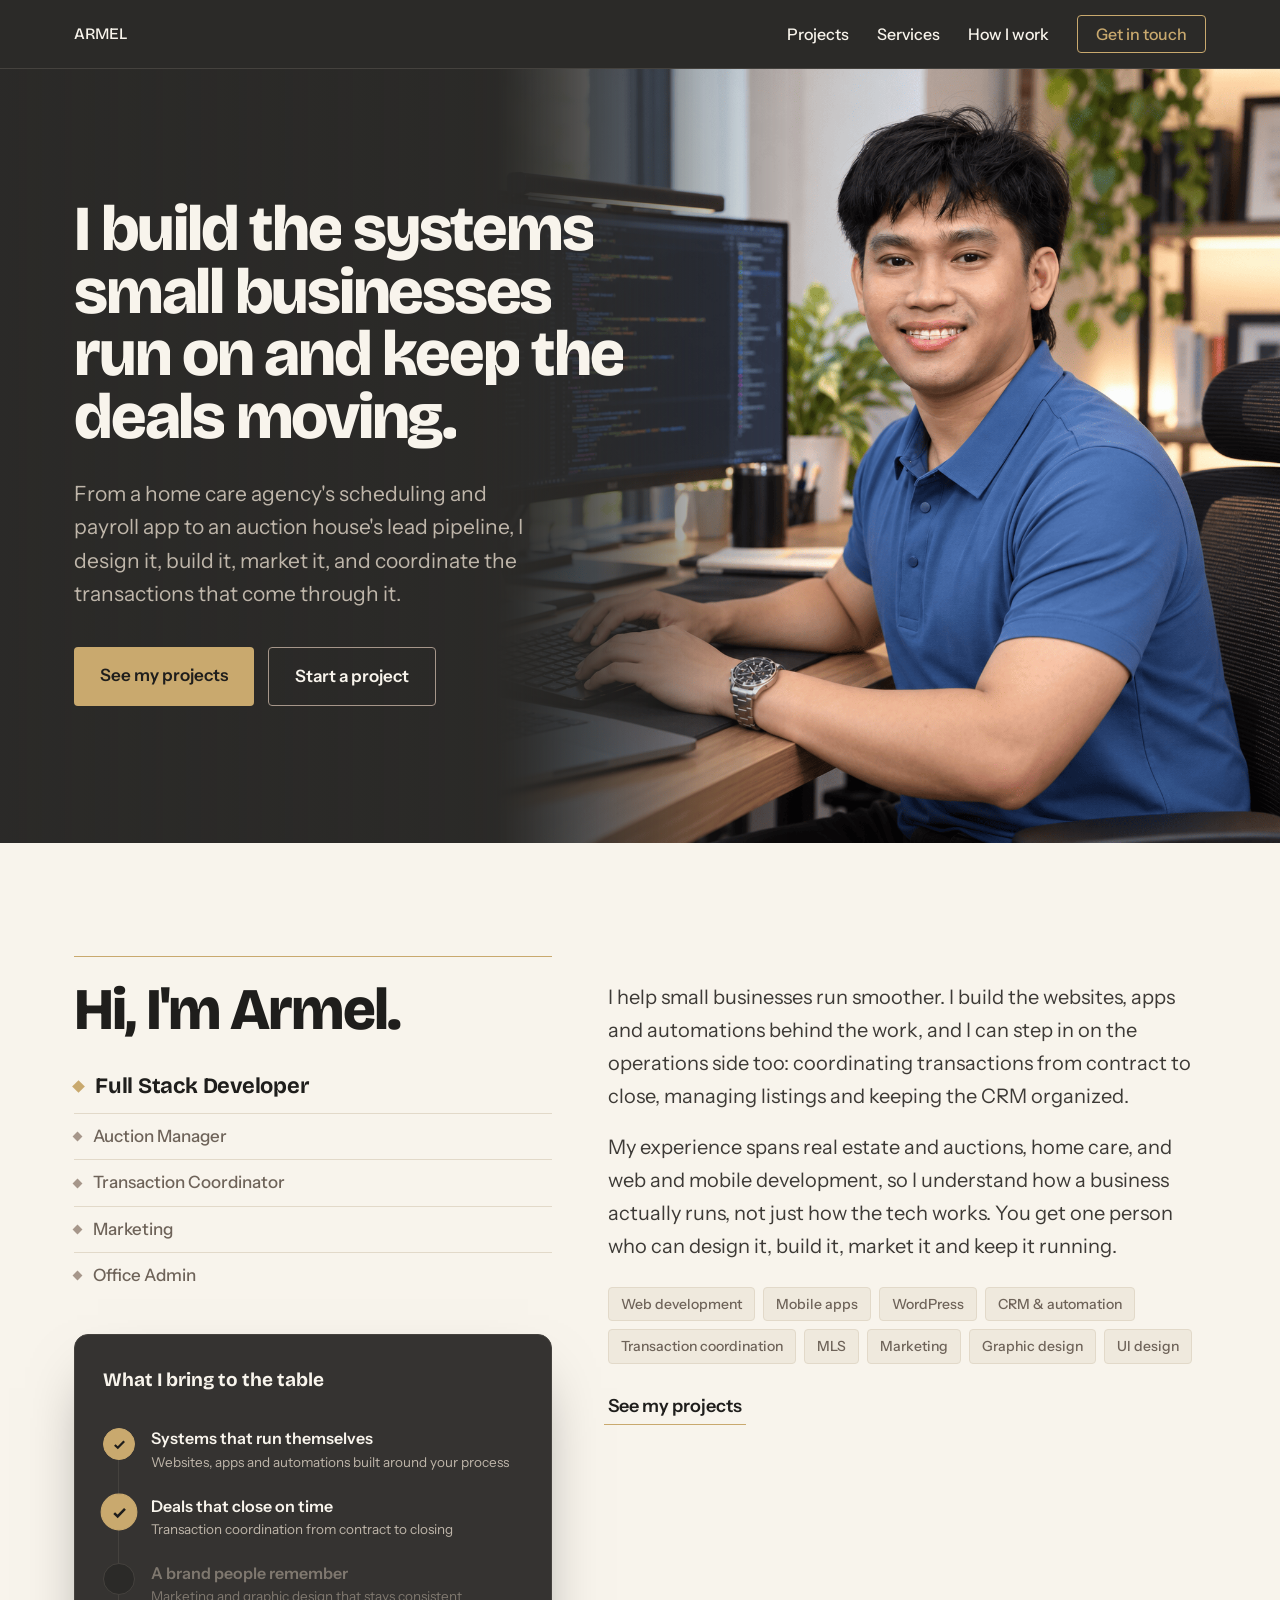
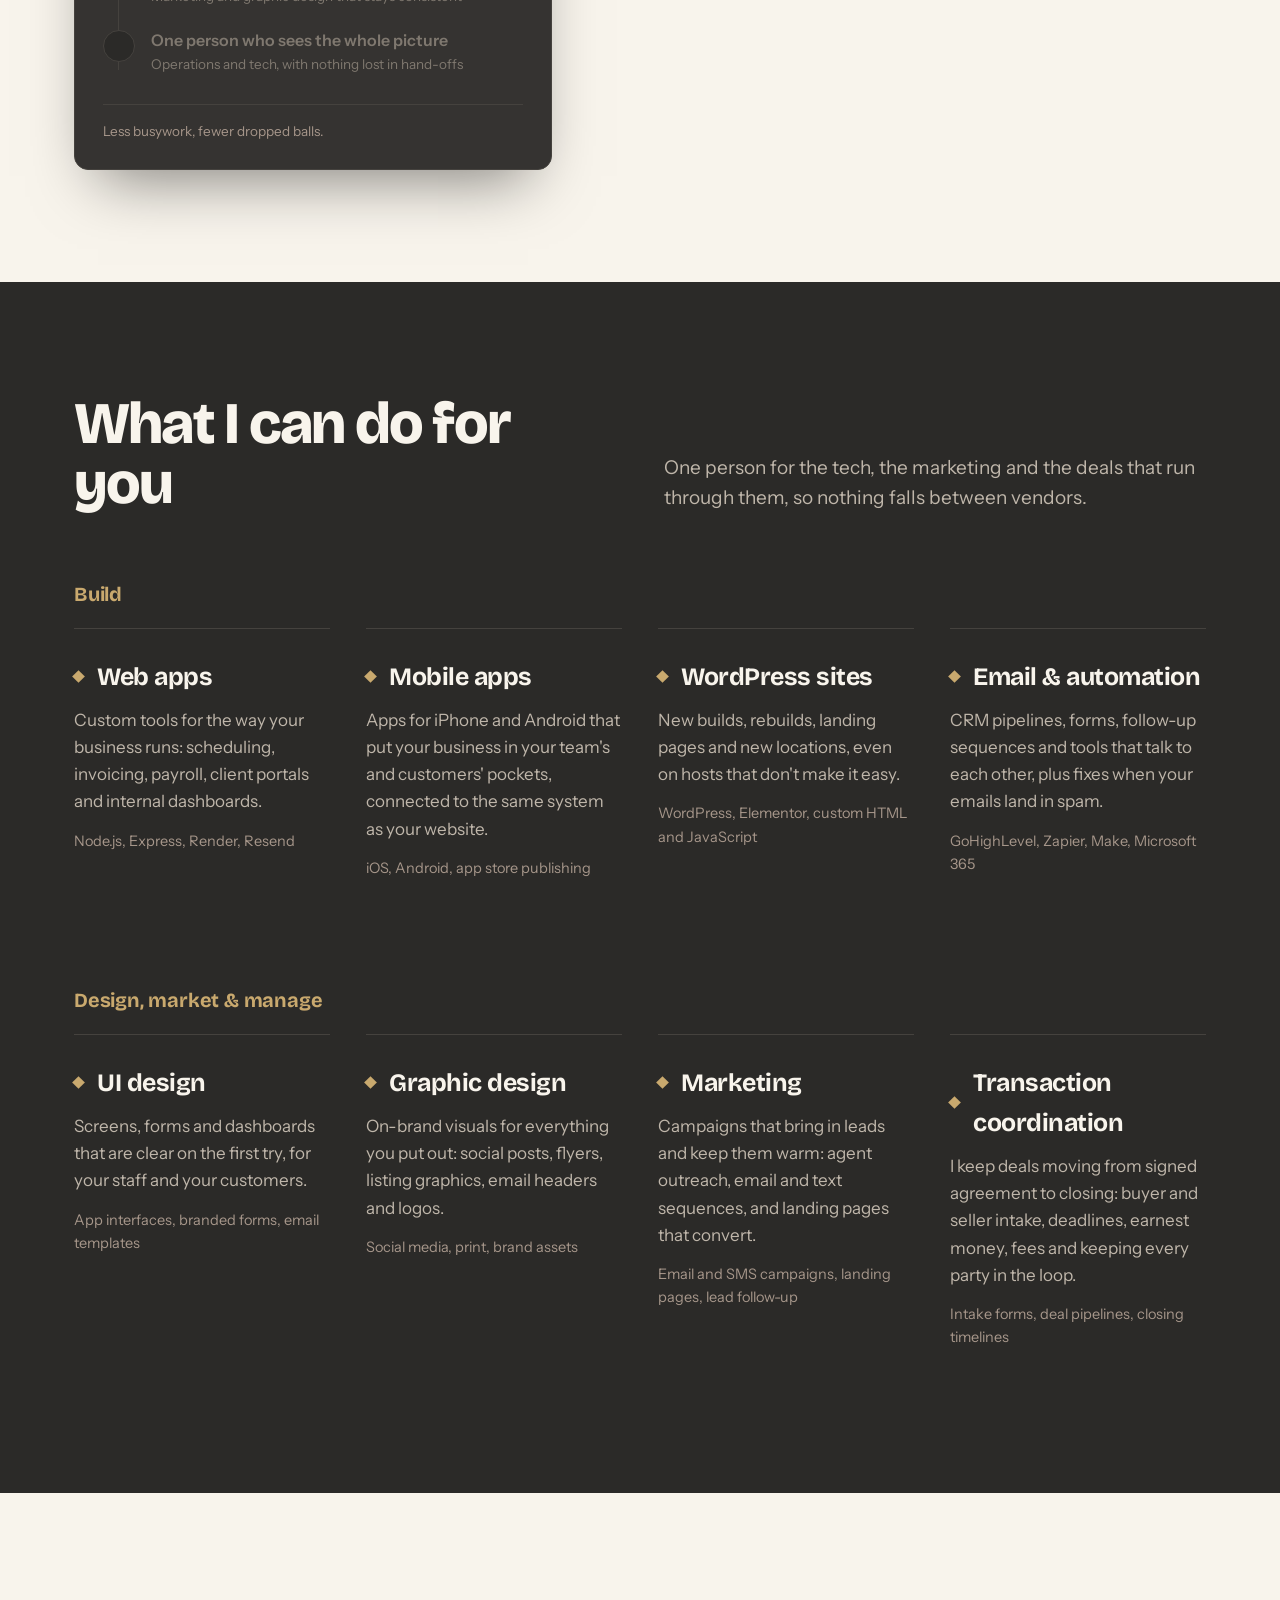
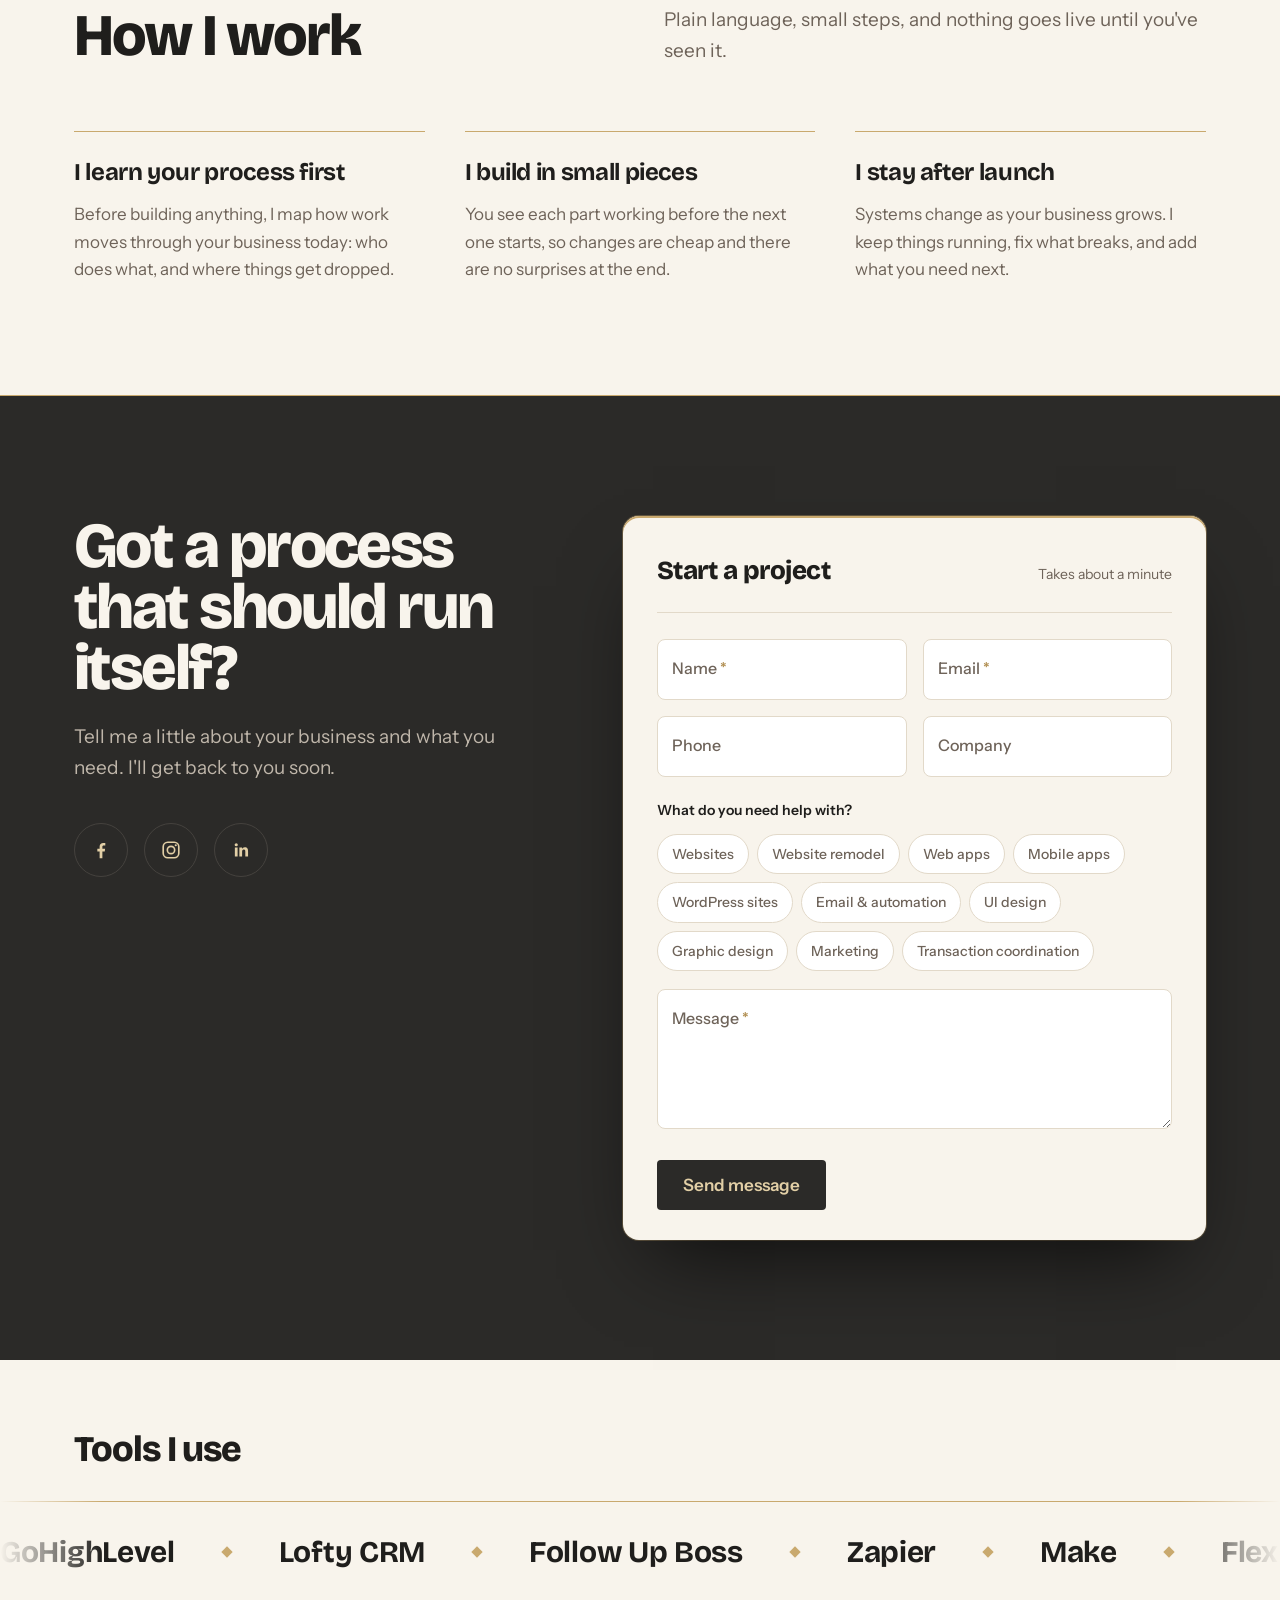
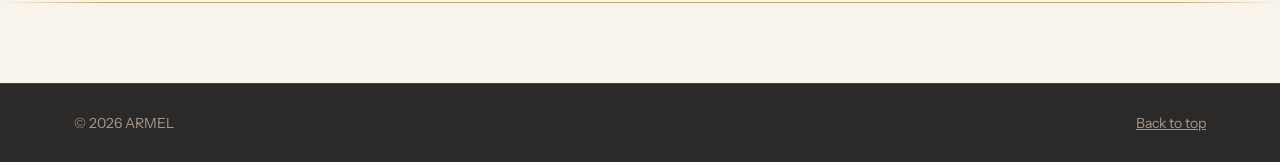
==== commit cee11e84: "Add Websites and Website remodel to contact form" ====
--- a/index.html
+++ b/index.html
@@ -14,6 +14,20 @@
 <link href="https://fonts.googleapis.com/css2?family=Bricolage+Grotesque:opsz,wght@12..96,500;12..96,700;12..96,800&family=Instrument+Sans:wght@400;500;600&display=swap" rel="stylesheet">
 <link rel="stylesheet" href="styles.css">
 <script>
+  // On refresh, always start at the top of the page instead of where you left off
+  (function(){
+    var nav = performance.getEntriesByType && performance.getEntriesByType('navigation')[0];
+    var isReload = nav ? nav.type === 'reload' : (performance.navigation && performance.navigation.type === 1);
+    if ('scrollRestoration' in history) history.scrollRestoration = 'manual';
+    if (!isReload) return;
+    if (location.hash) history.replaceState(null, '', location.pathname + location.search);
+    function top(){ window.scrollTo({ top: 0, left: 0, behavior: 'instant' }); }
+    top();
+    document.addEventListener('DOMContentLoaded', top);
+    window.addEventListener('load', top);
+  })();
+</script>
+<script>
   // Scroll reveal: hide elements only when JavaScript runs and motion is allowed
   if (!window.matchMedia('(prefers-reduced-motion: reduce)').matches) document.documentElement.classList.add('js-reveal');
 </script>
@@ -194,6 +208,8 @@
         <fieldset class="field services-pick">
           <legend>What do you need help with?</legend>
           <div class="chips">
+              <label class="chip"><input type="checkbox" name="services" value="Websites"><span>Websites</span></label>
+              <label class="chip"><input type="checkbox" name="services" value="Website remodel"><span>Website remodel</span></label>
               <label class="chip"><input type="checkbox" name="services" value="Web apps"><span>Web apps</span></label>
               <label class="chip"><input type="checkbox" name="services" value="Mobile apps"><span>Mobile apps</span></label>
               <label class="chip"><input type="checkbox" name="services" value="WordPress sites"><span>WordPress sites</span></label>
--- a/styles.css
+++ b/styles.css
@@ -445,6 +445,23 @@
 @keyframes luxRise{to{translate:0 0;opacity:1}}
 @keyframes luxSheen{0%{background-position:var(--bx0) var(--by)}18%{background-position:var(--bx1) var(--by)}100%{background-position:var(--bx1) var(--by)}}
 
+/* ---------- Touch devices: finger-sized tap areas ---------- */
+@media (pointer:coarse){
+  .brand{display:inline-block;padding:10px 0}
+  .nav ul a:not(.cta-sm){display:inline-block;padding:12px 2px}
+  .nav .cta-sm{padding:11px 16px}
+  .visit,.text-link{padding-top:11px;padding-bottom:11px}
+  footer a{display:inline-block;padding:12px 0}
+}
+/* Small phones: keep the Careflow schedule labels readable */
+@media (max-width:480px){
+  .sched{padding:12px}
+  .sched .row{grid-template-columns:60px 1fr;gap:8px}
+  .sched .who{font-size:12.5px}
+  .sched .week{padding-left:68px}
+  .sched .bar i{left:0!important;width:auto!important;max-width:100%;font-size:11px;padding:0 8px}
+}
+
 /* ---------- Responsive ---------- */
 @media (max-width:960px){
   .hero .wrap,.sec-head,.case,.intro .wrap,.contact-grid{grid-template-columns:1fr}
